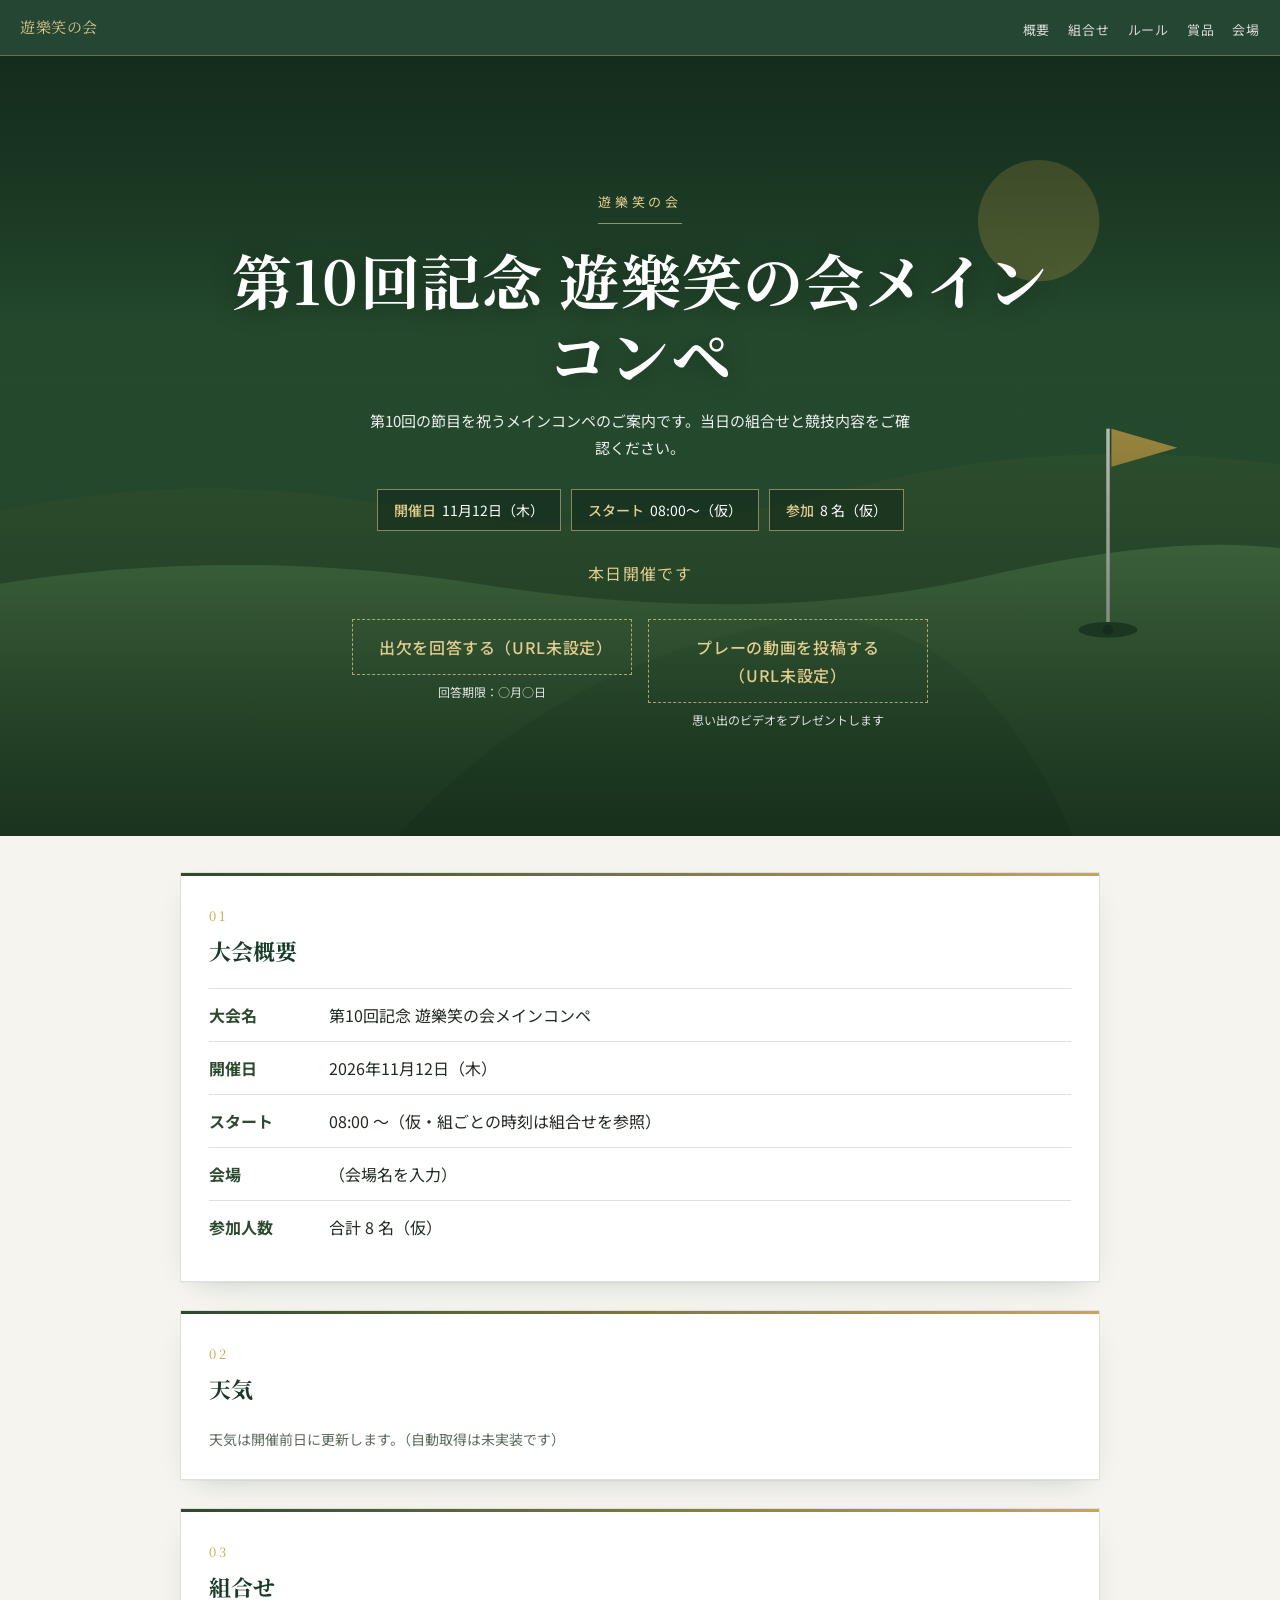
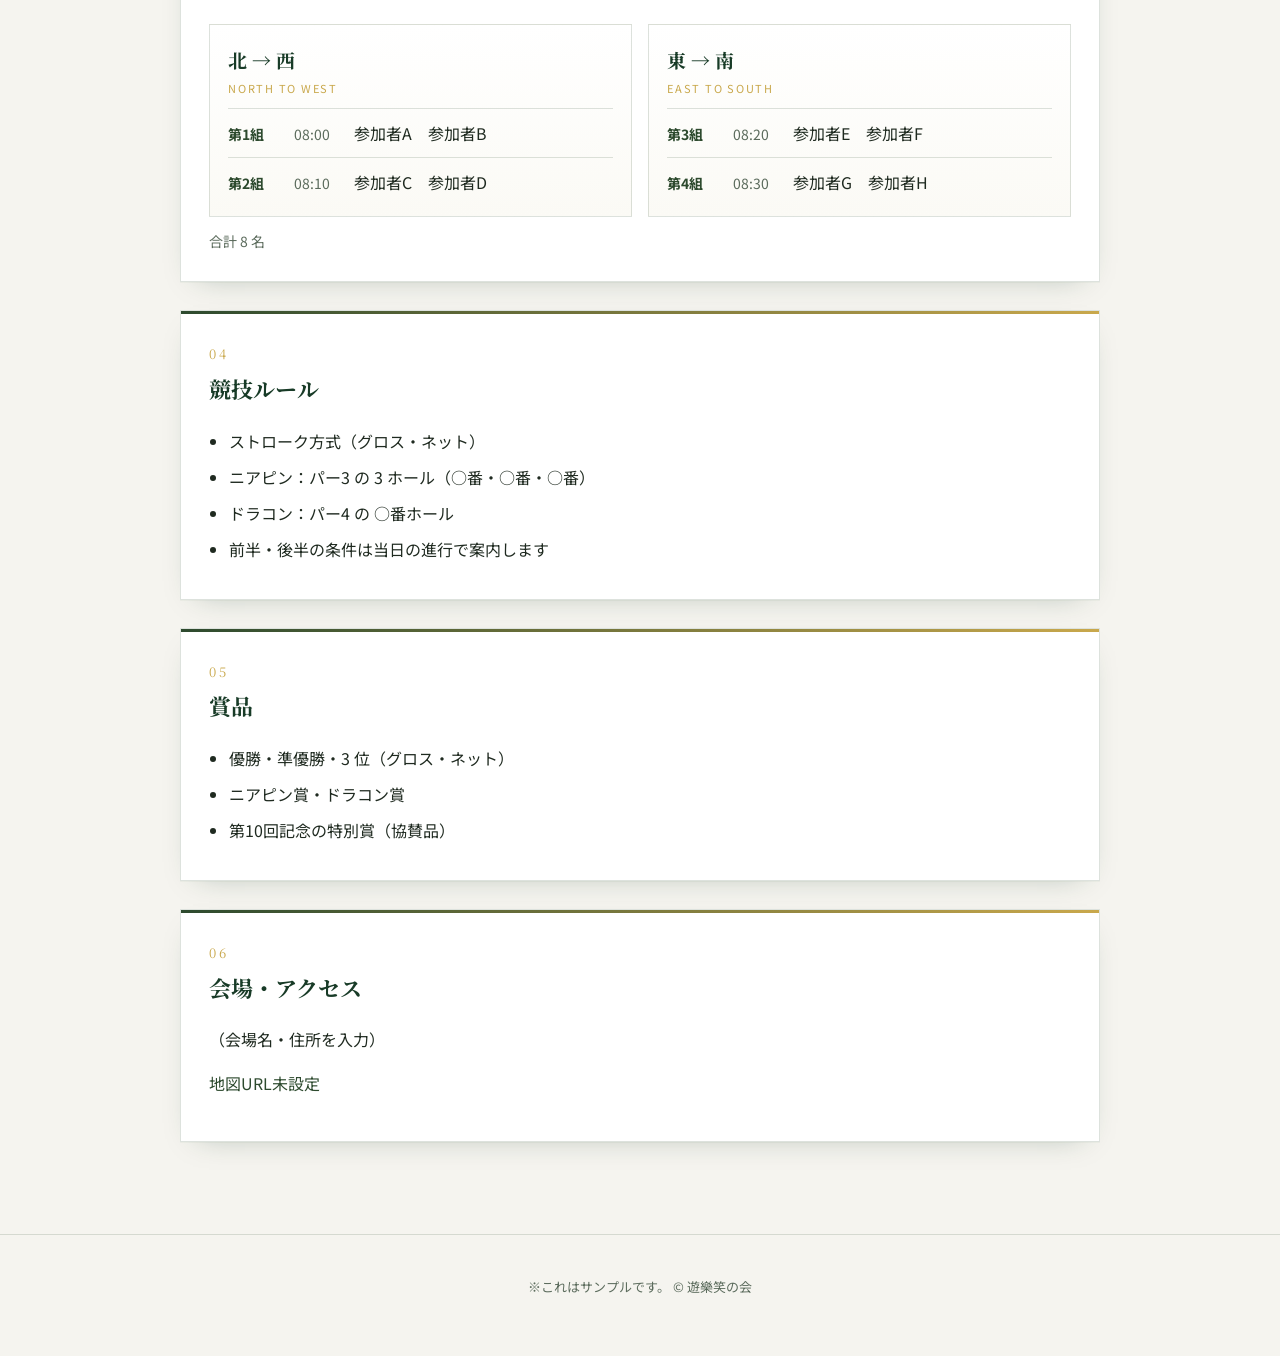
==== sample/index.html @ 084700b5 "Add sample page for 第10回記念 遊樂笑の会メインコンペ (placeholder details) Co-Authored-By: Claude Haiku 5.5 <norep" ====
<!doctype html>
<html lang="ja">
<head>
  <meta charset="UTF-8" />
  <meta name="viewport" content="width=device-width, initial-scale=1.0" />
  <title>第10回記念 遊樂笑の会メインコンペ（サンプル）</title>
  <meta name="description" content="ゴルフコンペの案内。開催日、組合せ、競技ルール、賞品、会場をご確認いただけます。" />
  <meta name="theme-color" content="#183b27" />
  <link rel="preconnect" href="https://fonts.googleapis.com" />
  <link rel="preconnect" href="https://fonts.gstatic.com" crossorigin />
  <link href="https://fonts.googleapis.com/css2?family=Noto+Sans+JP:wght@400;500;700&family=Noto+Serif+JP:wght@500;700&display=swap" rel="stylesheet" />
  <link rel="stylesheet" href="styles.css" />
</head>
<body>
  <nav class="topnav" aria-label="ページ内リンク">
    <a class="brand" href="#top" id="nav-brand"></a>
    <ul class="navlinks">
      <li><a href="#overview">概要</a></li>
      <li><a href="#groups">組合せ</a></li>
      <li><a href="#rules">ルール</a></li>
      <li><a href="#prizes">賞品</a></li>
      <li><a href="#venue">会場</a></li>
    </ul>
  </nav>

  <header class="hero" id="top">
    <div class="hero-media" aria-hidden="true">
      <!-- 写真を入れる場合は images/hero.jpg を置くと自動で表示されます -->
      <div class="hero-photo"></div>
      <svg class="hero-scene" viewBox="0 0 1600 900" preserveAspectRatio="xMidYMax slice" focusable="false">
        <defs>
          <linearGradient id="sky" x1="0" y1="0" x2="0" y2="1">
            <stop offset="0" stop-color="#1b3a24" />
            <stop offset="0.55" stop-color="#2f5b38" />
            <stop offset="1" stop-color="#3f6e45" />
          </linearGradient>
          <linearGradient id="fair1" x1="0" y1="0" x2="0" y2="1">
            <stop offset="0" stop-color="#5a8a52" />
            <stop offset="1" stop-color="#3e6a3a" />
          </linearGradient>
          <linearGradient id="fair2" x1="0" y1="0" x2="0" y2="1">
            <stop offset="0" stop-color="#4b7a46" />
            <stop offset="1" stop-color="#2f5a2f" />
          </linearGradient>
        </defs>
        <rect width="1600" height="900" fill="url(#sky)" />
        <circle cx="1260" cy="190" r="70" fill="#c9a84c" opacity="0.35" />
        <path d="M0 540 Q 260 470 520 520 T 1040 500 T 1600 480 L1600 900 L0 900 Z" fill="#3a6236" opacity="0.8" />
        <path d="M0 620 Q 300 560 620 610 T 1200 600 T 1600 580 L1600 900 L0 900 Z" fill="url(#fair1)" />
        <path d="M520 900 Q 700 700 980 650 Q 1180 630 1300 900 Z" fill="url(#fair2)" opacity="0.9" />
        <g transform="translate(330 0)">
          <path d="M1010 660 L1010 430" stroke="#f5f4ef" stroke-width="4" />
          <path d="M1014 430 L1090 452 L1014 474 Z" fill="#c9a84c" />
          <ellipse cx="1010" cy="662" rx="34" ry="9" fill="#2a4d2c" />
          <circle cx="1010" cy="662" r="6" fill="#1b3a24" />
        </g>
      </svg>
      <div class="hero-shade"></div>
    </div>

    <div class="hero-inner">
      <p class="eyebrow" id="hero-eyebrow"></p>
      <h1 id="hero-title"></h1>
      <p class="subtitle" id="hero-subtitle"></p>

      <ul class="meta-chips" id="meta-chips"></ul>

      <div class="countdown" id="countdown" aria-live="polite"></div>

      <div class="hero-actions" id="hero-actions"></div>
    </div>
  </header>

  <main>
    <section class="section" id="overview">
      <p class="section-no">01</p>
      <h2>大会概要</h2>
      <dl class="info-grid" id="overview-list"></dl>
    </section>

    <section class="section" id="weather">
      <p class="section-no">02</p>
      <h2>天気</h2>
      <p class="note" id="weather-text"></p>
    </section>

    <section class="section" id="groups">
      <p class="section-no">03</p>
      <h2>組合せ</h2>
      <div class="course-grid" id="course-grid"></div>
    </section>

    <section class="section" id="rules">
      <p class="section-no">04</p>
      <h2>競技ルール</h2>
      <ul class="list" id="rules-list"></ul>
    </section>

    <section class="section" id="prizes">
      <p class="section-no">05</p>
      <h2>賞品</h2>
      <ul class="list" id="prizes-list"></ul>
    </section>

    <section class="section" id="venue">
      <p class="section-no">06</p>
      <h2>会場・アクセス</h2>
      <p id="venue-text"></p>
      <p><a id="venue-map" target="_blank" rel="noopener noreferrer"></a></p>
    </section>
  </main>

  <footer class="footer">
    <p id="footer-text"></p>
  </footer>

  <script src="data.js"></script>
  <script src="app.js"></script>
</body>
</html>
---- sample/styles.css ----
:root {
  --forest: #2D4A2E;
  --forest-deep: #183b27;
  --gold: #C9A84C;
  --gold-soft: #e3cd8f;
  --offwhite: #F5F4EF;
  --ink: #1f2a20;
  --muted: #5b6b5c;
  --line: rgba(45, 74, 46, 0.16);
  --serif: "Noto Serif JP", serif;
  --sans: "Noto Sans JP", system-ui, sans-serif;
}

* { box-sizing: border-box; }
html { scroll-behavior: smooth; scroll-padding-top: 64px; }

body {
  margin: 0;
  background: var(--offwhite);
  color: var(--ink);
  font-family: var(--sans);
  line-height: 1.75;
  -webkit-font-smoothing: antialiased;
}
a { color: var(--forest); }

/* ---------- 上部ナビ ---------- */
.topnav {
  position: sticky;
  top: 0;
  z-index: 10;
  display: flex;
  align-items: center;
  justify-content: space-between;
  gap: 12px;
  padding: 0 20px;
  height: 56px;
  background: rgba(24, 59, 39, 0.94);
  backdrop-filter: blur(6px);
  border-bottom: 1px solid rgba(201, 168, 76, 0.45);
}
.brand {
  color: var(--gold-soft);
  text-decoration: none;
  font-family: var(--serif);
  font-size: 15px;
  letter-spacing: 0.04em;
  white-space: nowrap;
  overflow: hidden;
  text-overflow: ellipsis;
  min-width: 0;
}
.navlinks { display: flex; gap: 18px; list-style: none; margin: 0; padding: 0; }
.navlinks a {
  color: var(--offwhite);
  text-decoration: none;
  font-size: 13px;
  letter-spacing: 0.06em;
  opacity: 0.85;
}
.navlinks a:hover { color: var(--gold-soft); opacity: 1; }

/* ---------- ヒーロー ---------- */
.hero {
  position: relative;
  overflow: hidden;
  min-height: min(92vh, 780px);
  display: flex;
  align-items: center;
  justify-content: center;
  color: #fff;
  text-align: center;
  background: var(--forest-deep);
  isolation: isolate;
}
.hero-media { position: absolute; inset: 0; z-index: -1; }
.hero-photo {
  position: absolute;
  inset: 0;
  background: url("images/hero.jpg") center / cover no-repeat;
}
.hero-scene {
  position: absolute;
  inset: 0;
  width: 100%;
  height: 100%;
}
.hero-shade {
  position: absolute;
  inset: 0;
  background:
    linear-gradient(180deg, rgba(14, 33, 22, 0.55) 0%, rgba(14, 33, 22, 0.15) 35%, rgba(14, 33, 22, 0.75) 100%);
}

.hero-inner {
  position: relative;
  width: 100%;
  max-width: 880px;
  padding: 96px 24px 72px;
  animation: rise 0.9s ease-out both;
}
@keyframes rise {
  from { opacity: 0; transform: translateY(14px); }
  to { opacity: 1; transform: none; }
}

.eyebrow {
  display: inline-block;
  color: var(--gold-soft);
  letter-spacing: 0.28em;
  font-size: 13px;
  margin: 0 0 18px;
  padding-bottom: 10px;
  border-bottom: 1px solid rgba(227, 205, 143, 0.6);
}
.hero h1 {
  font-family: var(--serif);
  font-weight: 700;
  font-size: clamp(32px, 7vw, 60px);
  line-height: 1.25;
  letter-spacing: 0.02em;
  margin: 0 0 16px;
  text-shadow: 0 2px 24px rgba(0, 0, 0, 0.35);
}
.subtitle {
  margin: 0 auto 28px;
  max-width: 540px;
  font-size: 15px;
  opacity: 0.92;
}

.meta-chips {
  display: flex;
  flex-wrap: wrap;
  justify-content: center;
  gap: 10px;
  list-style: none;
  margin: 0 0 28px;
  padding: 0;
}
.meta-chips li {
  padding: 8px 16px;
  font-size: 14px;
  background: rgba(14, 33, 22, 0.45);
  border: 1px solid rgba(227, 205, 143, 0.55);
  backdrop-filter: blur(2px);
}
.meta-chips strong { color: var(--gold-soft); font-weight: 500; margin-right: 6px; }

/* カウントダウン */
.countdown {
  display: inline-flex;
  align-items: stretch;
  gap: 8px;
  font-variant-numeric: tabular-nums;
}
.cd-unit {
  min-width: 74px;
  padding: 10px 12px 8px;
  background: rgba(245, 244, 239, 0.08);
  border: 1px solid rgba(227, 205, 143, 0.5);
}
.cd-num {
  display: block;
  font-family: var(--serif);
  font-size: 30px;
  line-height: 1.1;
  color: var(--gold-soft);
}
.cd-label { display: block; font-size: 12px; opacity: 0.85; letter-spacing: 0.1em; }
.countdown-text { color: var(--gold-soft); letter-spacing: 0.08em; }

.hero-actions {
  display: flex;
  flex-wrap: wrap;
  justify-content: center;
  gap: 16px;
  margin-top: 32px;
}
.action { display: flex; flex-direction: column; align-items: center; gap: 6px; max-width: 280px; }
.action small { opacity: 0.85; font-size: 12px; }
.btn {
  display: inline-block;
  background: var(--gold);
  color: var(--forest-deep);
  padding: 13px 26px;
  text-decoration: none;
  font-weight: 700;
  letter-spacing: 0.04em;
  transition: background 0.2s, transform 0.2s;
}
.btn:hover { background: var(--gold-soft); transform: translateY(-1px); }
.btn-disabled {
  background: transparent;
  color: var(--gold-soft);
  border: 1px dashed rgba(227, 205, 143, 0.7);
  cursor: not-allowed;
  font-weight: 500;
}

/* ---------- 本文 ---------- */
main { max-width: 960px; margin: 0 auto; padding: 8px 20px 48px; }

.section {
  position: relative;
  background: #fff;
  border: 1px solid var(--line);
  padding: 32px 28px 28px;
  margin: 28px 0;
  box-shadow: 0 1px 0 rgba(45, 74, 46, 0.04), 0 10px 30px -18px rgba(24, 59, 39, 0.35);
}
.section::before {
  content: "";
  position: absolute;
  left: 0;
  top: 0;
  width: 100%;
  height: 3px;
  background: linear-gradient(90deg, var(--forest), var(--gold));
}
.section-no {
  margin: 0 0 4px;
  font-family: var(--serif);
  font-size: 13px;
  letter-spacing: 0.2em;
  color: var(--gold);
}
.section h2 {
  font-family: var(--serif);
  color: var(--forest-deep);
  margin: 0 0 18px;
  font-size: 22px;
  font-weight: 700;
}
.note { color: var(--muted); font-size: 14px; margin: 12px 0 0; }

.info-grid { display: grid; grid-template-columns: 120px 1fr; gap: 0; margin: 0; }
.info-grid dt,
.info-grid dd {
  margin: 0;
  padding: 12px 0;
  border-top: 1px solid var(--line);
}
.info-grid dt { color: var(--forest); font-weight: 700; }

.course-grid { display: grid; grid-template-columns: repeat(auto-fit, minmax(280px, 1fr)); gap: 16px; }
.course-card {
  border: 1px solid var(--line);
  padding: 18px 18px 10px;
  background: linear-gradient(180deg, #fff 0%, #fbfaf5 100%);
}
.course-card h3 { font-family: var(--serif); color: var(--forest-deep); margin: 0; font-size: 19px; }
.course-label { color: var(--gold); font-size: 11px; letter-spacing: 0.16em; margin: 2px 0 10px; }
.group-row {
  display: grid;
  grid-template-columns: 58px 52px 1fr;
  gap: 8px;
  padding: 10px 0;
  border-top: 1px solid var(--line);
  align-items: baseline;
}
.group-no { font-weight: 700; color: var(--forest); font-size: 14px; }
.group-time { color: var(--muted); font-variant-numeric: tabular-nums; font-size: 14px; }
.group-members { overflow-wrap: anywhere; }

.list { margin: 0; padding-left: 20px; }
.list li { margin: 8px 0; }

.footer {
  text-align: center;
  color: var(--muted);
  font-size: 13px;
  padding: 28px 20px 44px;
  border-top: 1px solid var(--line);
  margin-top: 16px;
}

/* ---------- スマートフォン ---------- */
@media (max-width: 720px) {
  .navlinks { gap: 12px; }
  .navlinks li:nth-child(n+4) { display: none; }
}
@media (max-width: 600px) {
  .topnav { padding: 0 16px; }
  .navlinks li:nth-child(n+3) { display: none; }
  .hero { min-height: 640px; }
  .hero-inner { padding: 72px 16px 56px; }
  .eyebrow { font-size: 12px; letter-spacing: 0.18em; }
  .meta-chips li { font-size: 13px; padding: 7px 12px; }
  .cd-unit { min-width: 62px; padding: 8px 8px 6px; }
  .cd-num { font-size: 24px; }
  .btn { padding: 12px 20px; }
  .info-grid { grid-template-columns: 1fr; }
  .info-grid dt { border-top: 0; padding-bottom: 0; padding-top: 14px; }
  .info-grid dd { border-top: 0; padding-top: 2px; }
  .group-row { grid-template-columns: 58px 1fr; }
  .group-members { grid-column: 1 / -1; }
  .section { padding: 26px 18px 22px; margin: 22px 0; }
  main { padding: 8px 16px 40px; }
}

@media (prefers-reduced-motion: reduce) {
  html { scroll-behavior: auto; }
  .hero-inner, .btn { animation: none; transition: none; }
}
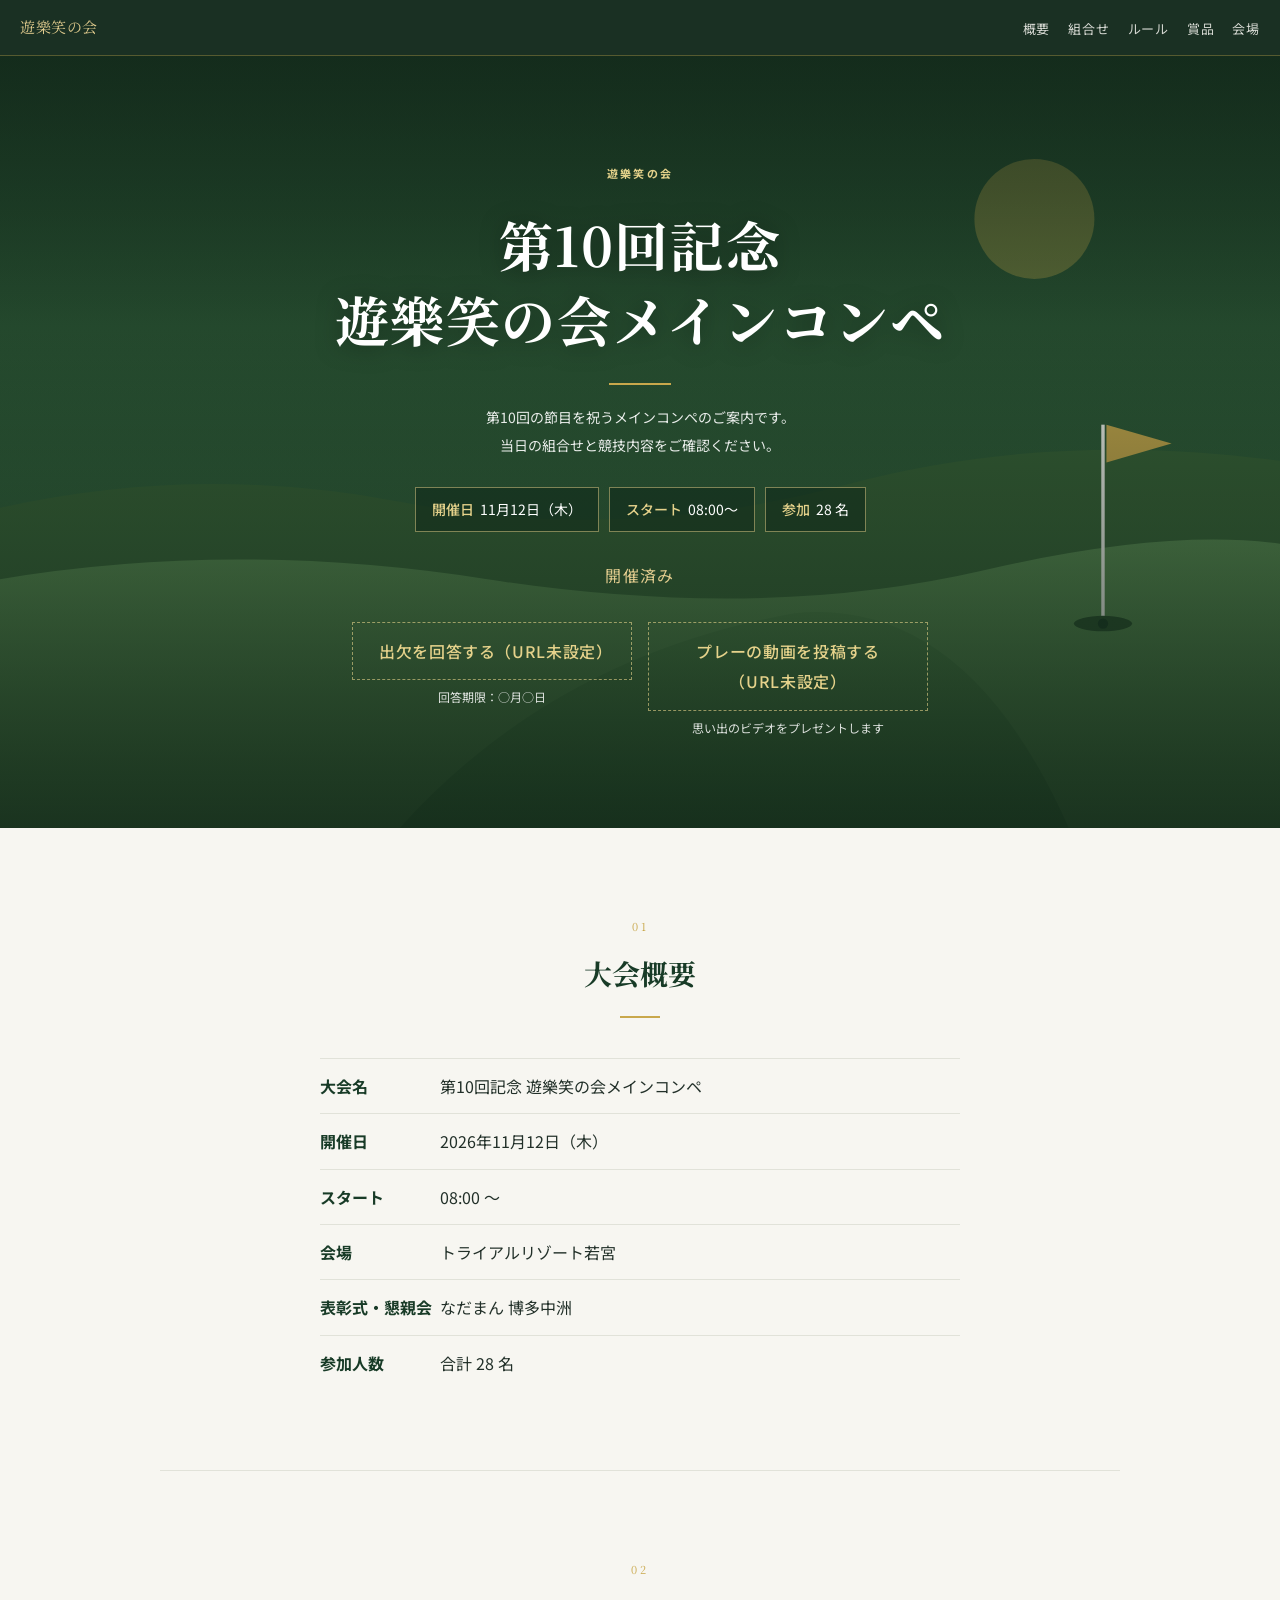
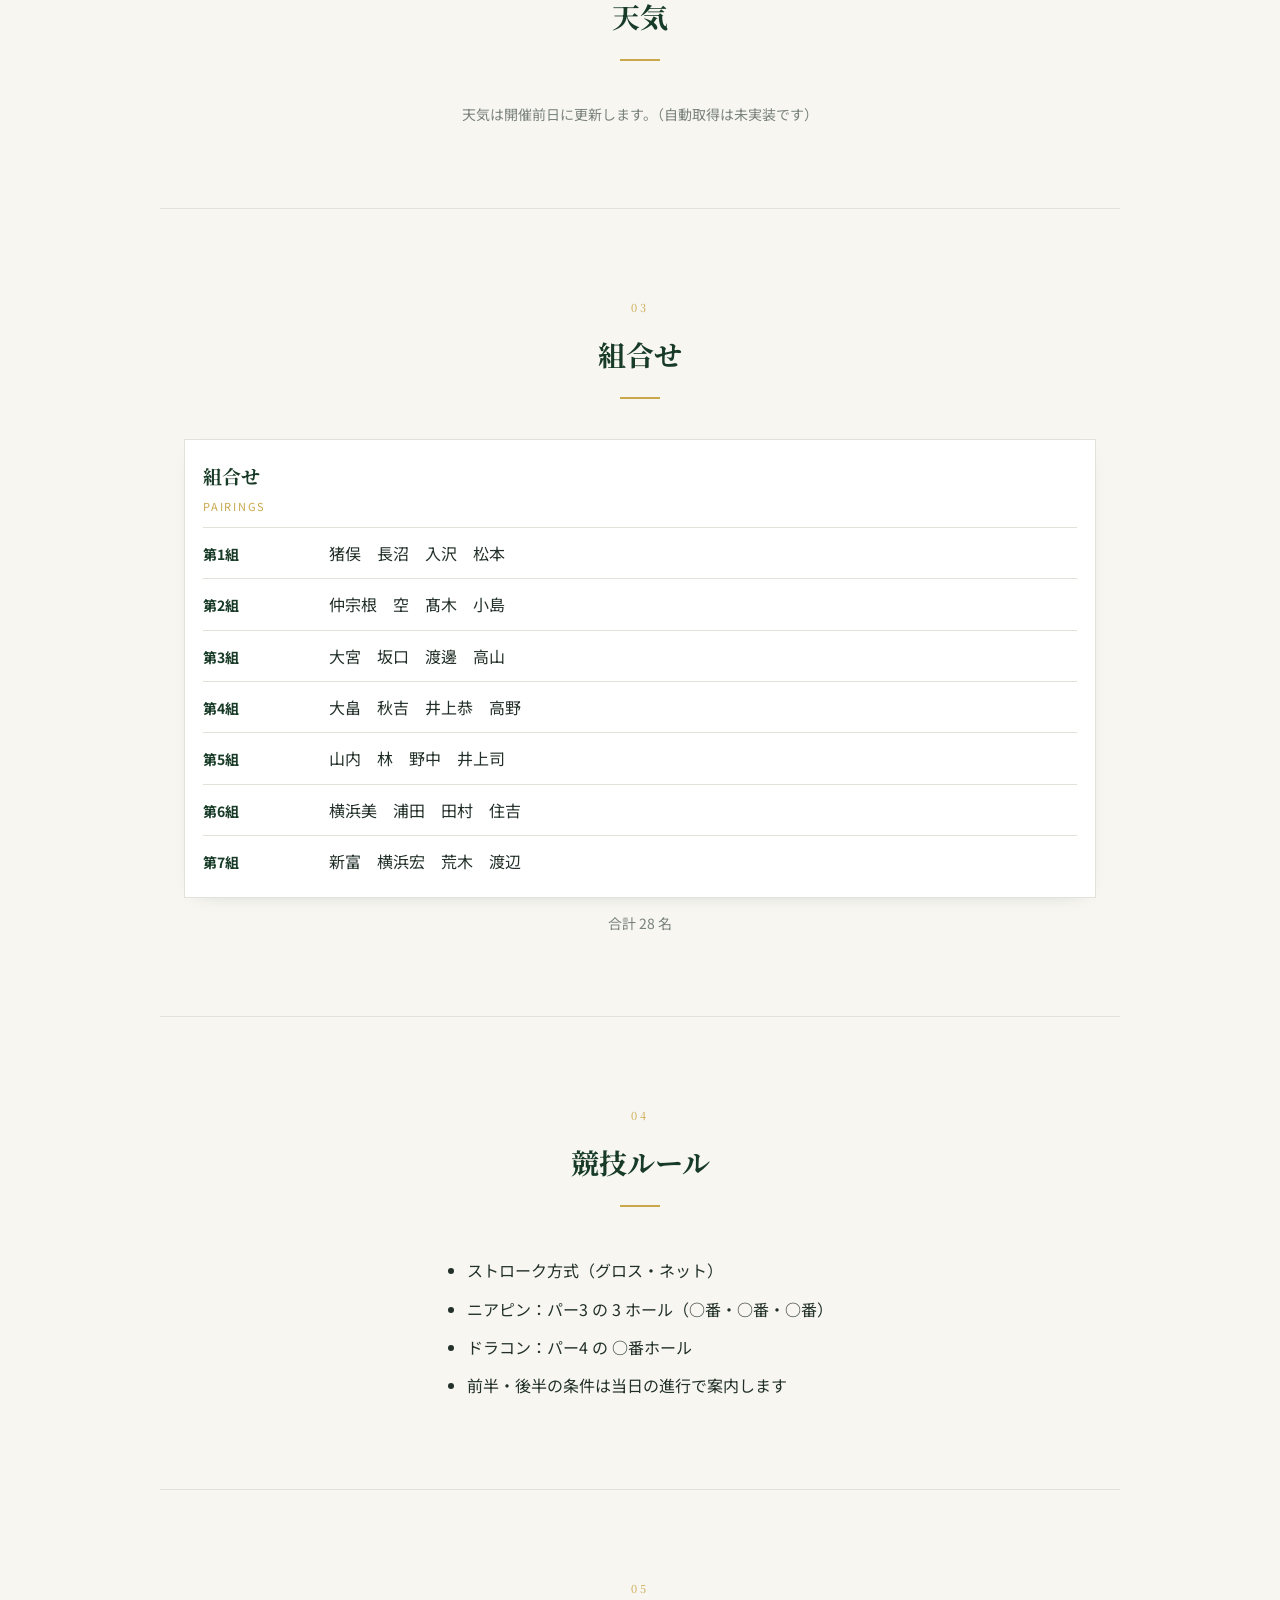
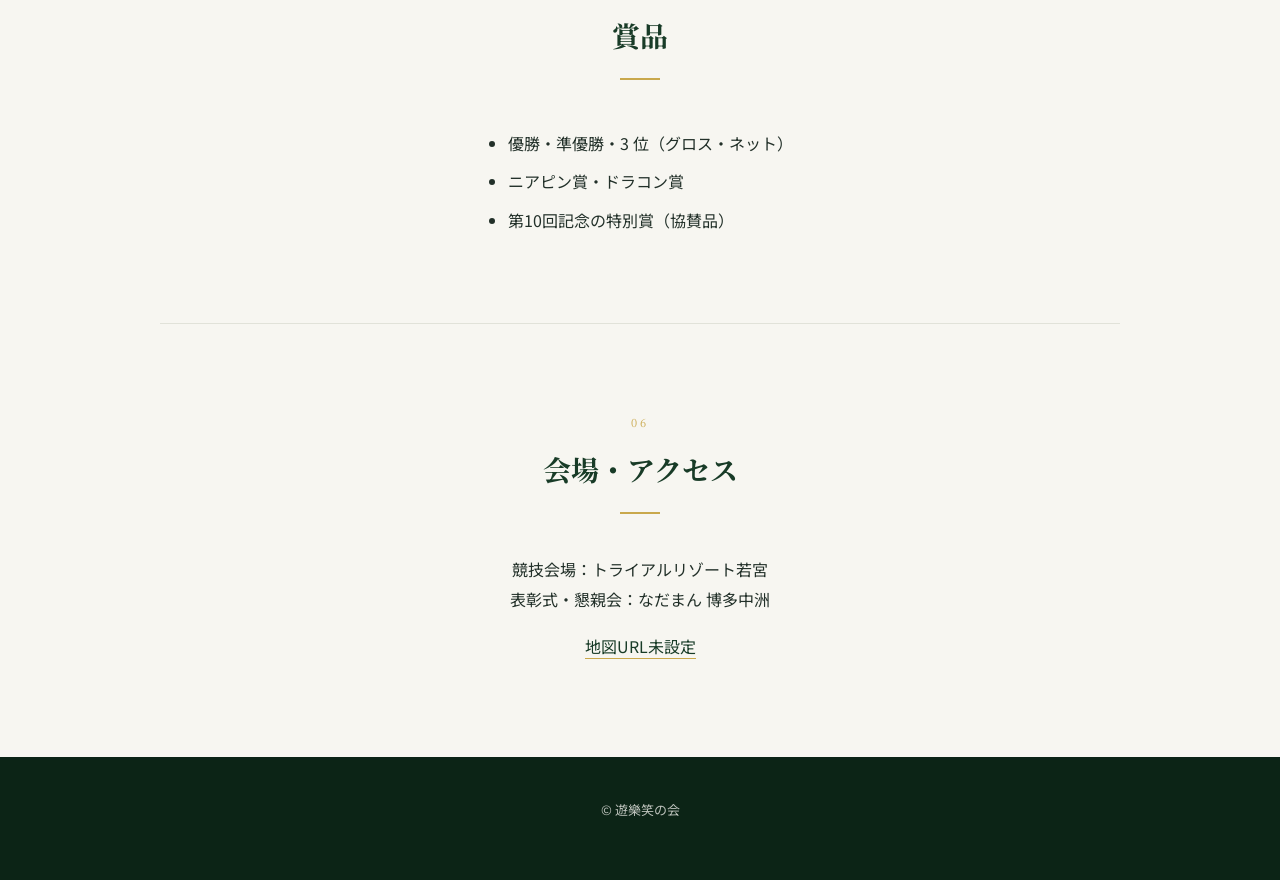
==== commit 1c163524: "Sample: apply reference palette, typography and section spacing (theme.css) Co-Authored-By: Claude H" ====
--- a/sample/index.html
+++ b/sample/index.html
@@ -10,6 +10,7 @@
   <link rel="preconnect" href="https://fonts.gstatic.com" crossorigin />
   <link href="https://fonts.googleapis.com/css2?family=Noto+Sans+JP:wght@400;500;700&family=Noto+Serif+JP:wght@500;700&display=swap" rel="stylesheet" />
   <link rel="stylesheet" href="styles.css" />
+  <link rel="stylesheet" href="theme.css" />
 </head>
 <body>
   <nav class="topnav" aria-label="ページ内リンク">
--- a/sample/styles.css
+++ b/sample/styles.css
@@ -116,17 +116,25 @@
 .hero h1 {
   font-family: var(--serif);
   font-weight: 700;
-  font-size: clamp(32px, 7vw, 60px);
-  line-height: 1.25;
+  font-size: clamp(30px, 6.4vw, 60px);
+  line-height: 1.35;
   letter-spacing: 0.02em;
-  margin: 0 0 16px;
+  margin: 0 auto 18px;
+  max-width: 16em;
+  text-wrap: balance;
+  word-break: keep-all;
+  line-break: strict;
   text-shadow: 0 2px 24px rgba(0, 0, 0, 0.35);
 }
 .subtitle {
   margin: 0 auto 28px;
-  max-width: 540px;
+  max-width: 36em;
   font-size: 15px;
+  line-height: 1.9;
   opacity: 0.92;
+  text-wrap: balance;
+  word-break: keep-all;
+  line-break: strict;
 }
 
 .meta-chips {
@@ -303,3 +311,5 @@
   html { scroll-behavior: auto; }
   .hero-inner, .btn { animation: none; transition: none; }
 }
+
+#venue-text { white-space: pre-line; }
--- a/sample/theme.css
+++ b/sample/theme.css
@@ -0,0 +1,205 @@
+/* 参考サイトの配色・余白に合わせる上書き（サンプル版のみ） */
+:root {
+  --forest: #183b27;
+  --forest-deep: #0c2416;
+  --forest-soft: #28553a;
+  --gold: #c9a84c;
+  --gold-light: #e5d28b;
+  --ink: #223029;
+  --paper: #f7f6f1;
+  --line: #e1e2d9;
+  --muted: #79827b;
+  --offwhite: #f7f6f1;
+}
+
+body {
+  background: var(--paper);
+  color: var(--ink);
+  line-height: 1.9;
+}
+
+/* ---------- ナビ ---------- */
+.topnav {
+  background: rgba(12, 36, 22, 0.94);
+  border-bottom: 1px solid rgba(201, 168, 76, 0.35);
+}
+
+/* ---------- ヒーロー ---------- */
+.hero {
+  min-height: 760px;
+  background: radial-gradient(ellipse at 50% 30%, #1f4a30 0%, var(--forest-deep) 70%);
+  border-bottom: 0;
+}
+.hero-inner {
+  padding: 100px 24px 88px;
+}
+.eyebrow {
+  color: var(--gold-light);
+  font-size: 11px;
+  font-weight: 700;
+  letter-spacing: 0.2em;
+  margin: 0 0 22px;
+  padding: 0;
+  border: 0;
+}
+.hero h1 {
+  font-size: clamp(30px, 5.6vw, 54px);
+  font-weight: 700;
+  line-height: 1.4;
+  letter-spacing: 0.03em;
+}
+.hero h1::after {
+  content: "";
+  display: block;
+  width: 62px;
+  height: 2px;
+  margin: 26px auto 18px;
+  background: var(--gold);
+}
+.subtitle {
+  font-size: 14px;
+  line-height: 2;
+  opacity: 0.9;
+}
+.meta-chips {
+  gap: 10px;
+  font-size: 13px;
+  margin-top: 28px;
+}
+.meta-chips li {
+  background: rgba(12, 36, 22, 0.5);
+  border: 1px solid rgba(229, 210, 139, 0.5);
+}
+.meta-chips strong {
+  color: var(--gold-light);
+}
+.cd-unit {
+  background: rgba(247, 246, 241, 0.06);
+  border: 1px solid rgba(229, 210, 139, 0.45);
+}
+.cd-num {
+  color: var(--gold-light);
+}
+.cd-label {
+  font-size: 10px;
+  letter-spacing: 0.2em;
+  opacity: 0.7;
+}
+.btn {
+  background: var(--gold);
+  color: var(--forest-deep);
+}
+.btn:hover {
+  background: var(--gold-light);
+}
+.btn.btn-disabled {
+  background: transparent;
+  color: var(--gold-light);
+  border: 1px dashed rgba(229, 210, 139, 0.6);
+}
+
+/* ---------- 本文：中央揃えの見出しと広い余白 ---------- */
+main {
+  max-width: none;
+  padding: 0;
+}
+.section {
+  max-width: 960px;
+  margin: 0 auto;
+  padding: 88px 24px 80px;
+  background: transparent;
+  border: 0;
+  border-bottom: 1px solid var(--line);
+  box-shadow: none;
+  text-align: center;
+}
+.section:last-of-type {
+  border-bottom: 0;
+}
+.section::before {
+  display: none;
+}
+.section-no {
+  color: var(--gold);
+  font-size: 11px;
+  letter-spacing: 0.25em;
+  margin: 0 0 10px;
+}
+.section h2 {
+  font-size: 28px;
+  color: var(--forest);
+  margin: 0 0 40px;
+}
+.section h2::after {
+  content: "";
+  display: block;
+  width: 40px;
+  height: 2px;
+  margin: 16px auto 0;
+  background: var(--gold);
+}
+.note {
+  text-align: center;
+}
+.info-grid {
+  text-align: left;
+  max-width: 640px;
+  margin: 0 auto;
+}
+.info-grid dt,
+.info-grid dd {
+  border-top-color: var(--line);
+}
+.course-grid {
+  text-align: left;
+}
+.course-card {
+  background: #fff;
+  border: 1px solid var(--line);
+  box-shadow: 0 6px 20px -16px rgba(12, 36, 22, 0.35);
+}
+.course-card h3 {
+  color: var(--forest);
+}
+.group-row {
+  border-top-color: var(--line);
+}
+.list {
+  display: inline-block;
+  text-align: left;
+  max-width: 640px;
+}
+#venue-text {
+  color: var(--ink);
+}
+#venue-map {
+  color: var(--forest);
+  border-bottom: 1px solid var(--gold);
+  text-decoration: none;
+}
+
+.footer {
+  background: var(--forest-deep);
+  color: rgba(247, 246, 241, 0.75);
+  border-top: 0;
+  margin-top: 0;
+}
+
+/* ---------- スマートフォン ---------- */
+@media (max-width: 600px) {
+  .hero {
+    min-height: 690px;
+  }
+  .hero-inner {
+    padding: 80px 18px 64px;
+  }
+  .section {
+    padding: 64px 18px 56px;
+  }
+  .section h2 {
+    font-size: 24px;
+  }
+  .list {
+    display: block;
+  }
+}
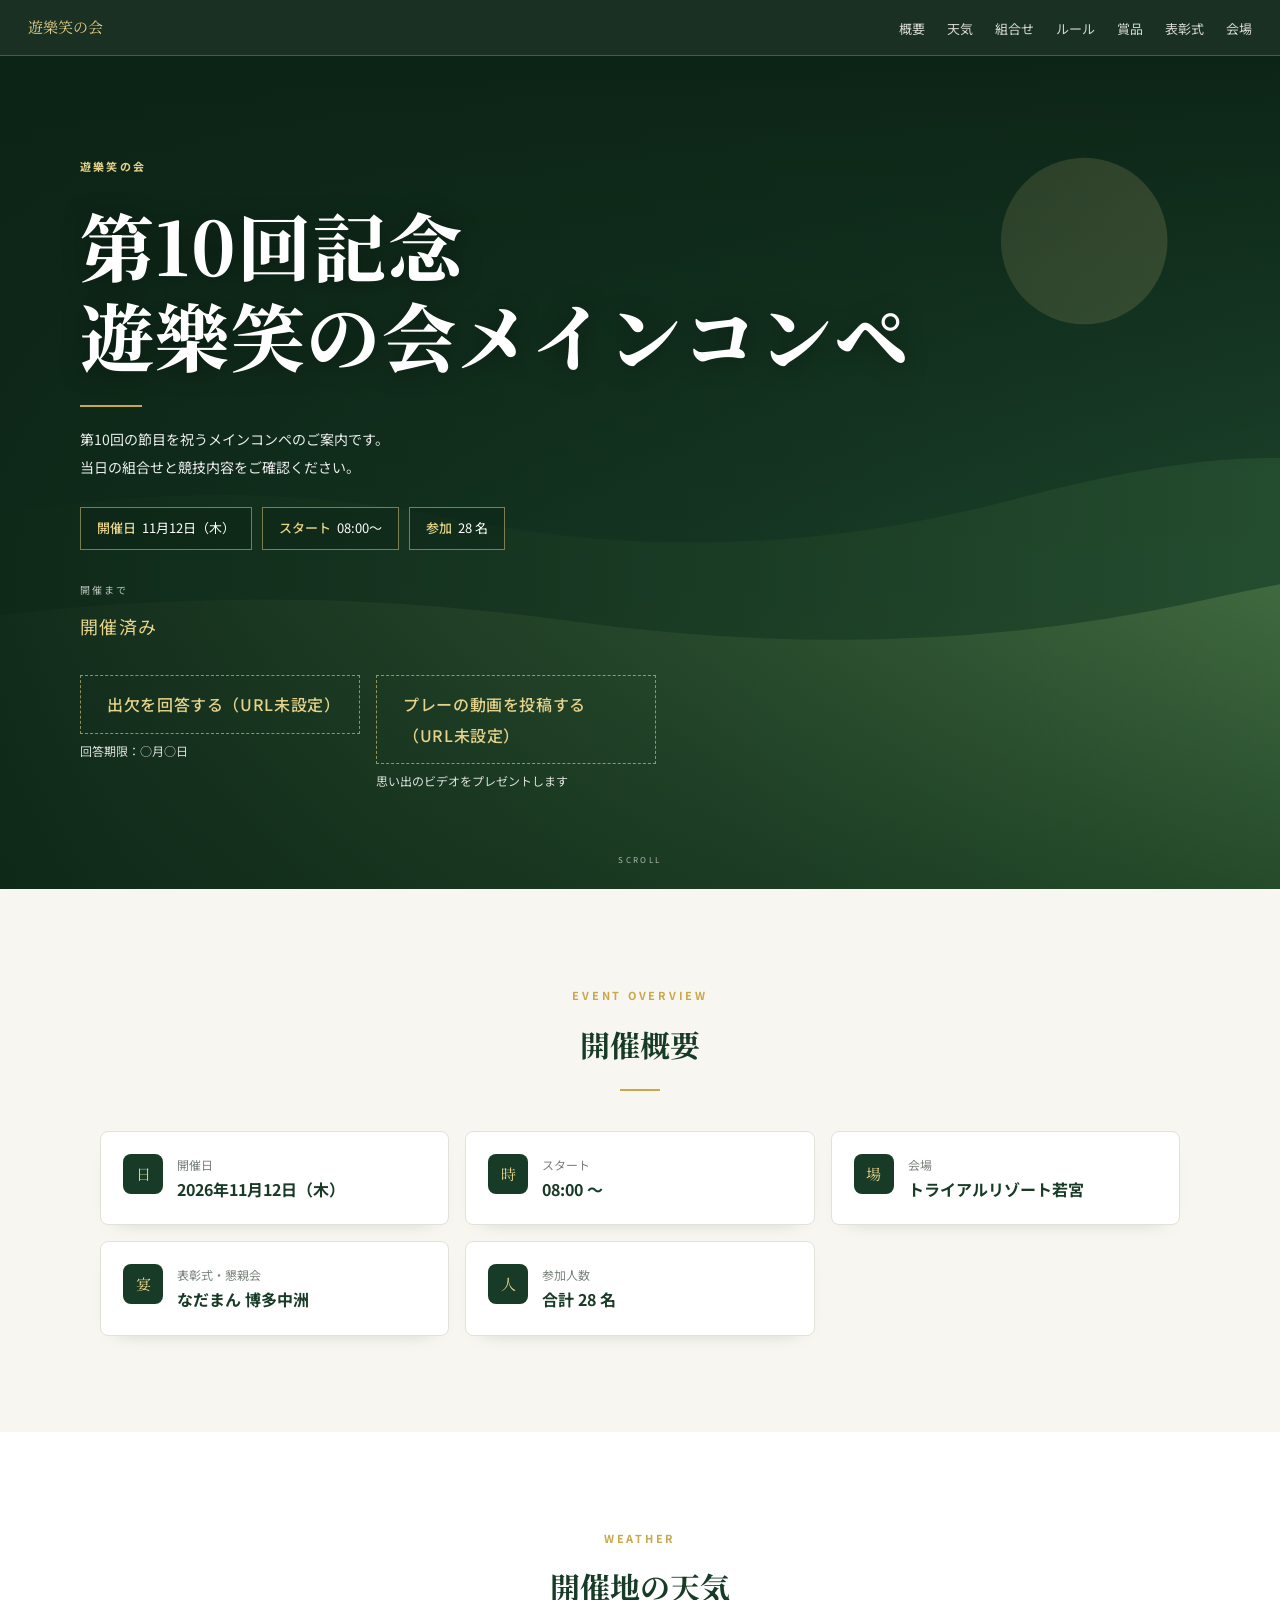
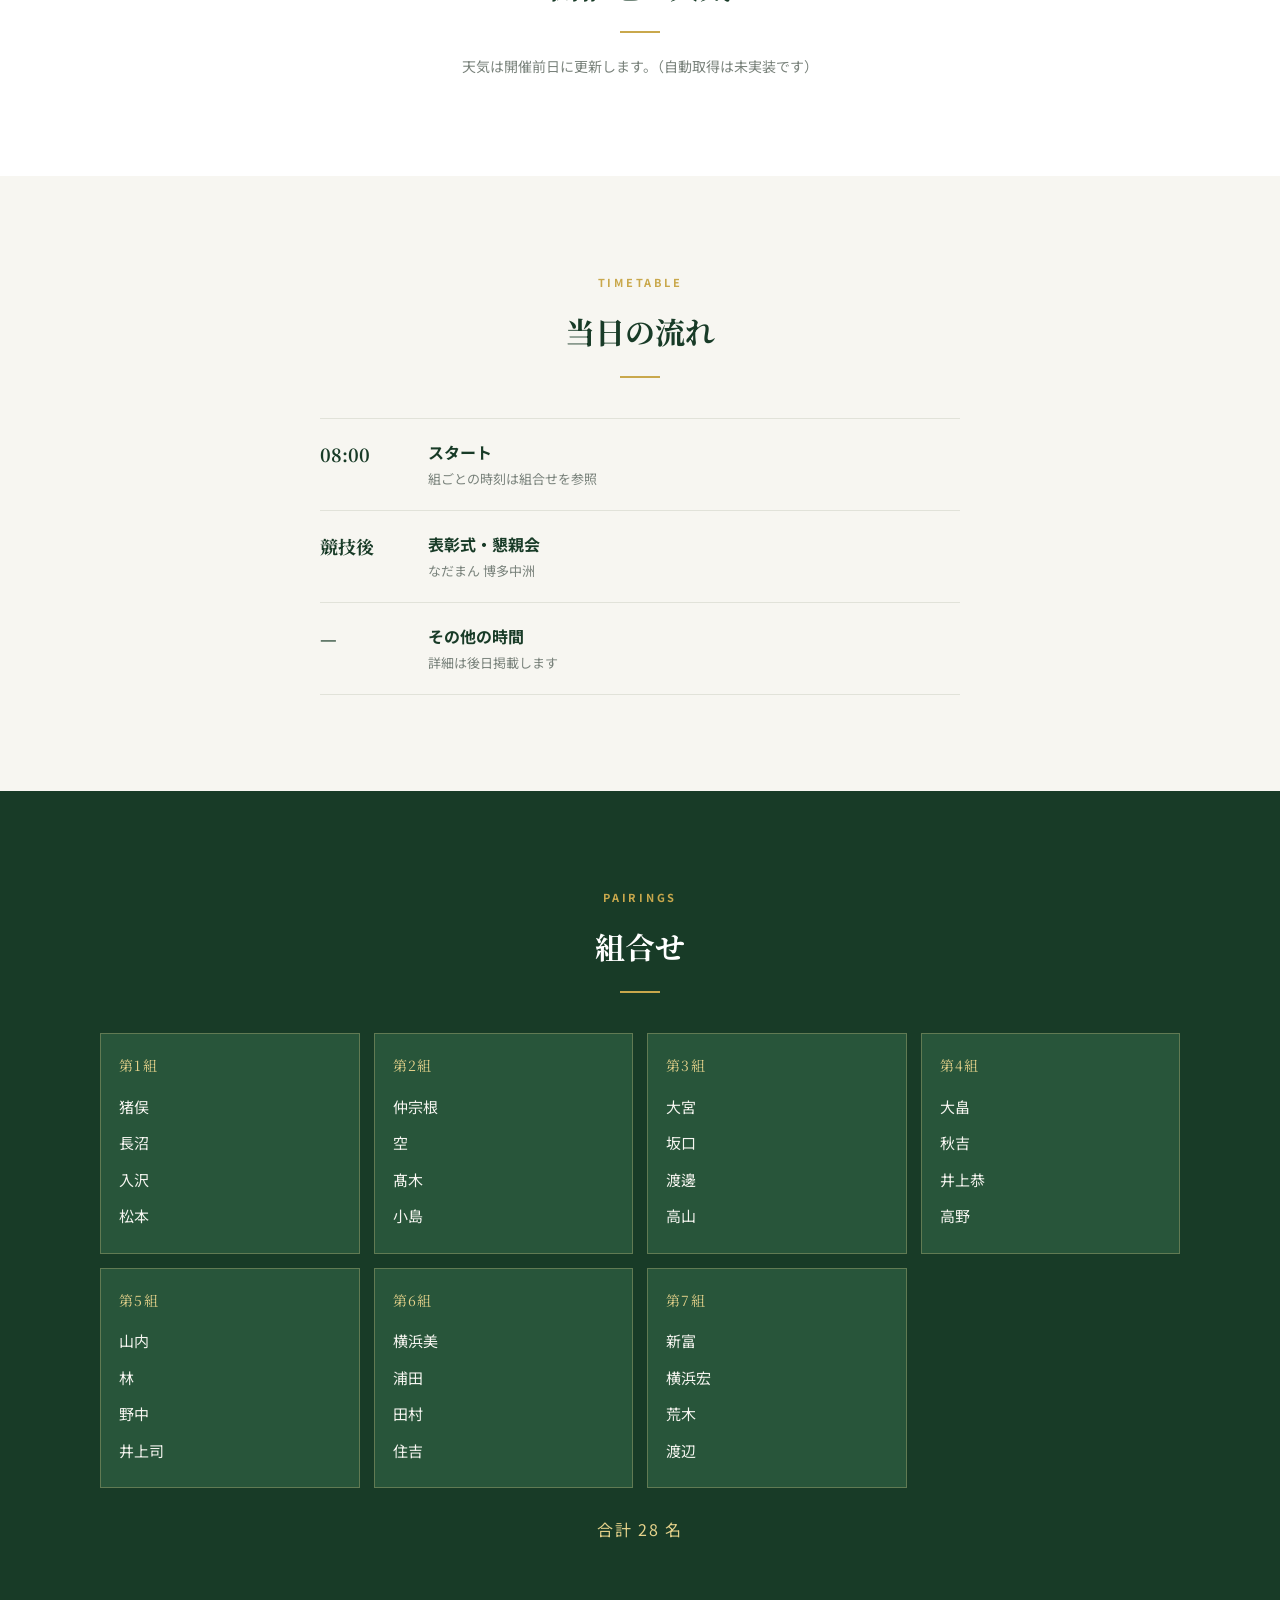
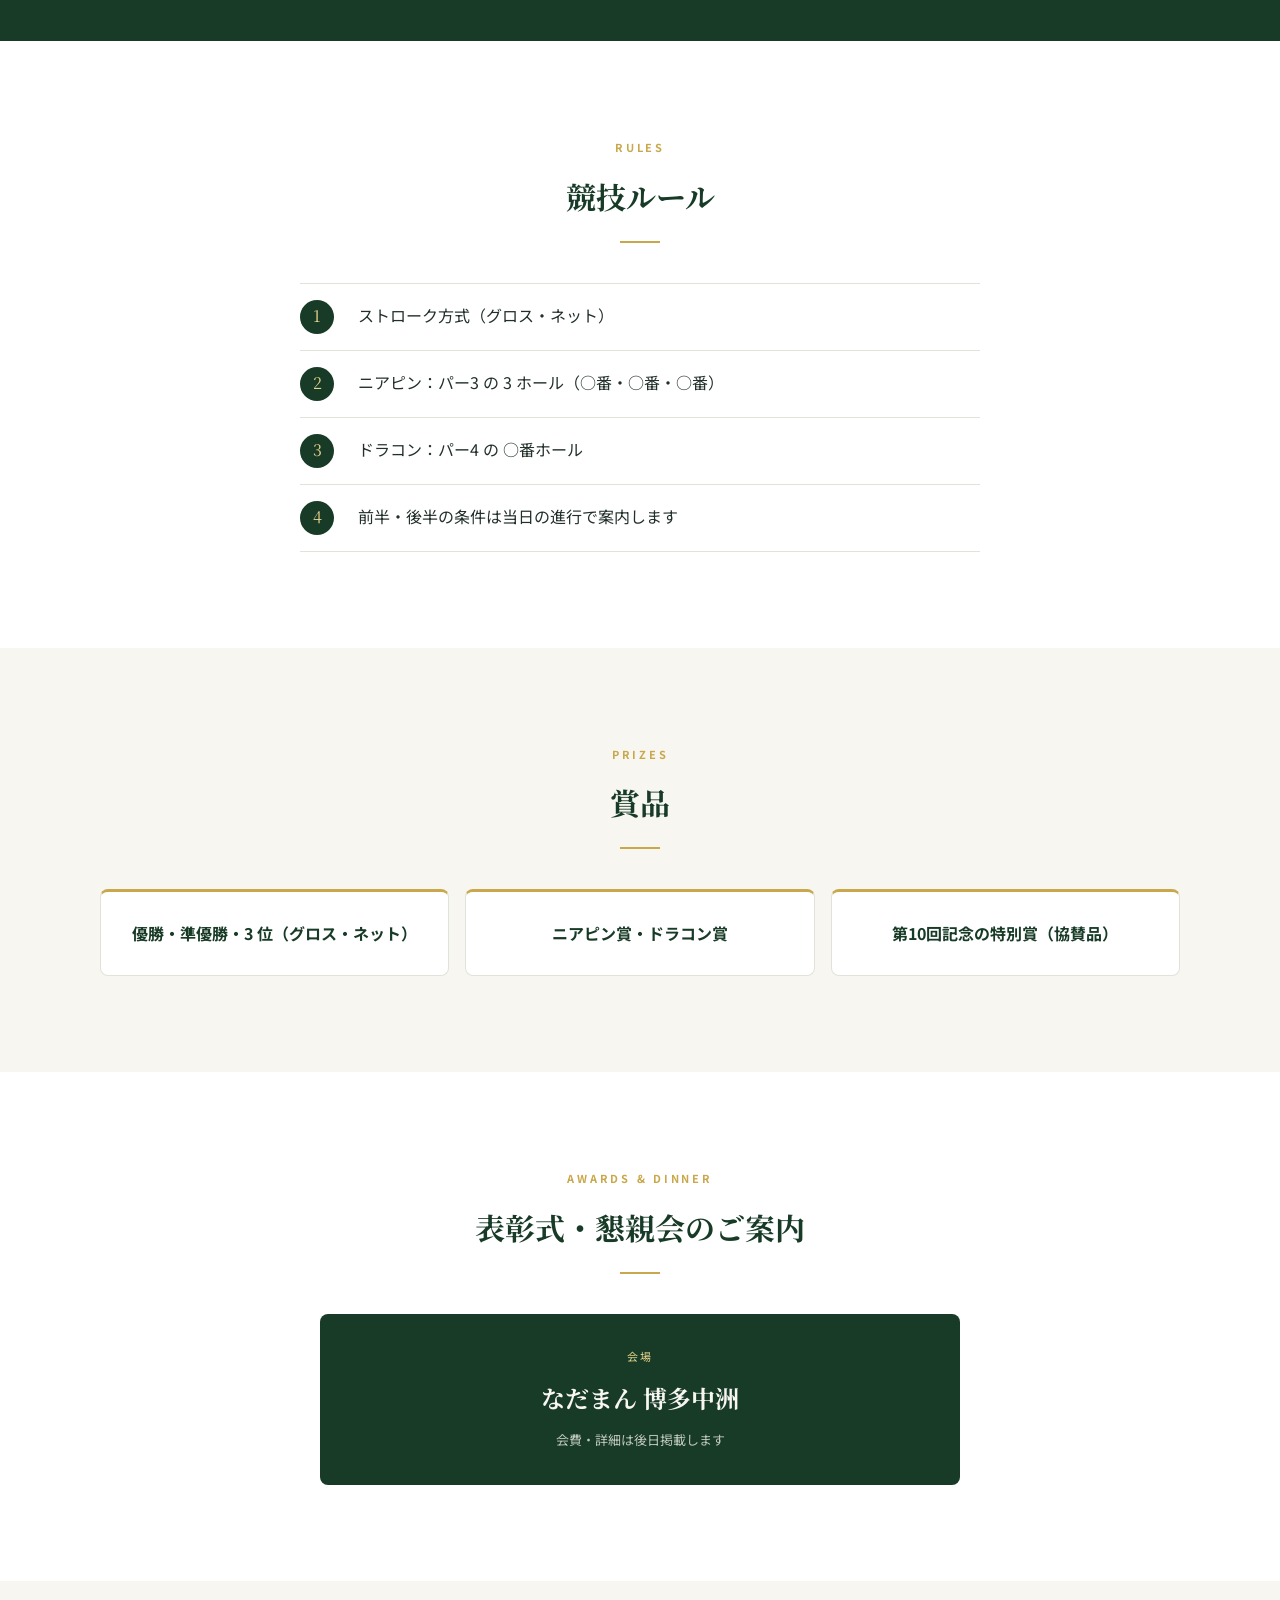
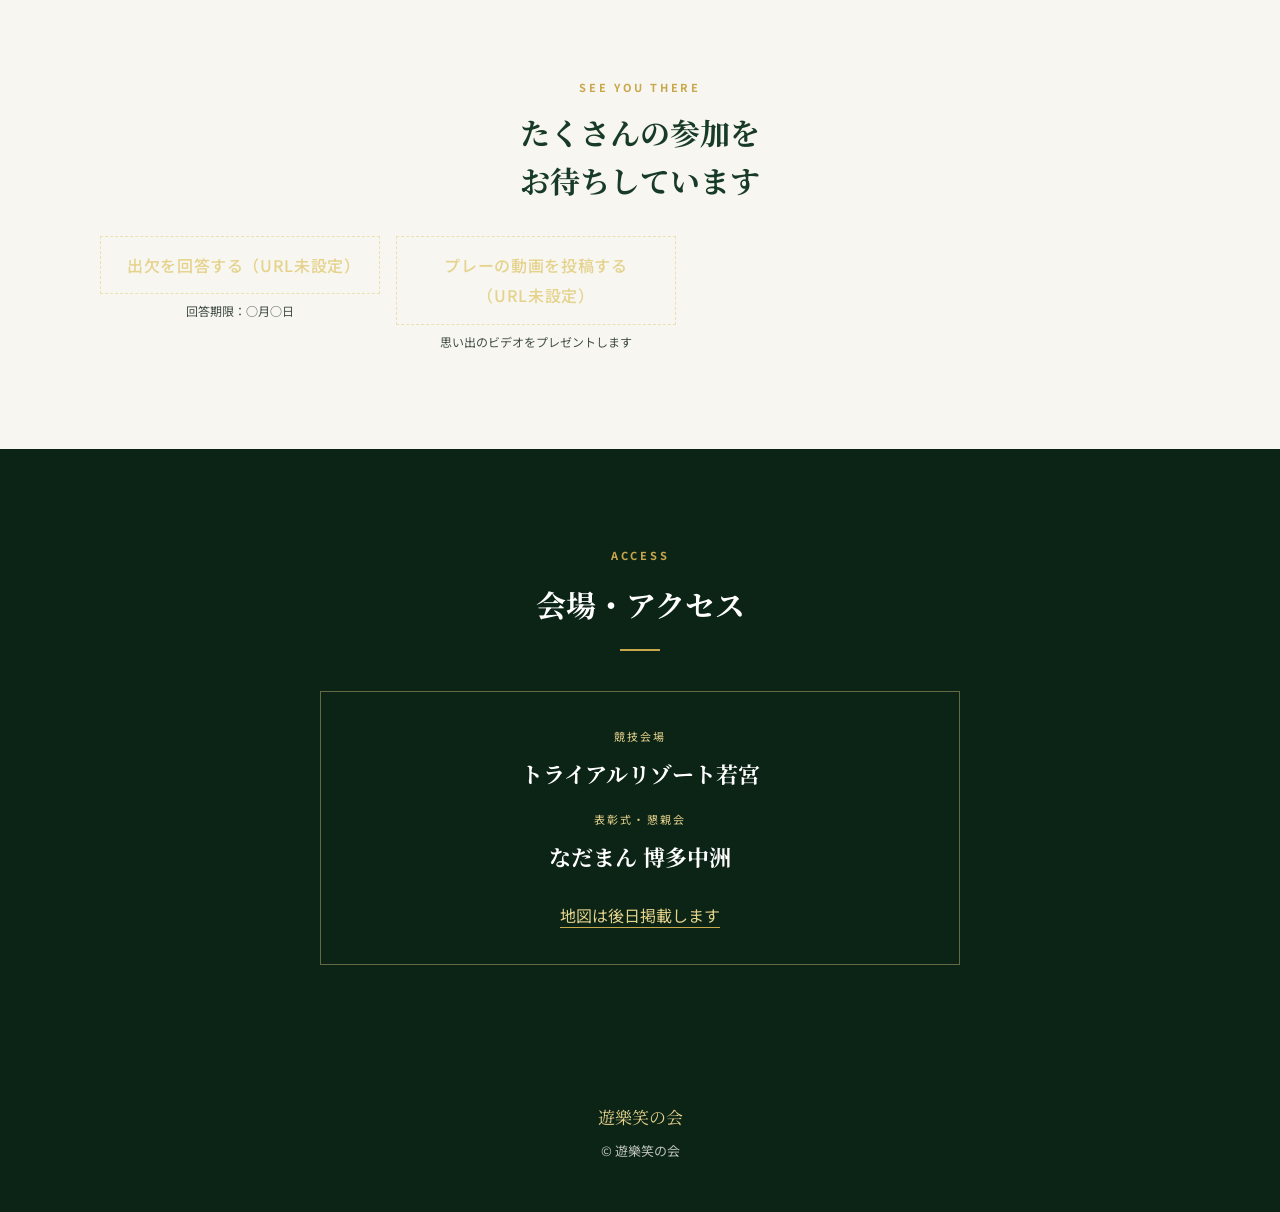
==== commit 7aa90e38: "Sample: rebuild layout to match reference structure (overview cards, timetable, pairings, rules, pri" ====
--- a/sample/index.html
+++ b/sample/index.html
@@ -4,56 +4,52 @@
   <meta charset="UTF-8" />
   <meta name="viewport" content="width=device-width, initial-scale=1.0" />
   <title>第10回記念 遊樂笑の会メインコンペ（サンプル）</title>
-  <meta name="description" content="ゴルフコンペの案内。開催日、組合せ、競技ルール、賞品、会場をご確認いただけます。" />
-  <meta name="theme-color" content="#183b27" />
+  <meta name="description" content="第10回記念 遊樂笑の会メインコンペのご案内。開催概要・組合せ・ルール・会場をご確認いただけます。" />
+  <meta name="theme-color" content="#0c2416" />
   <link rel="preconnect" href="https://fonts.googleapis.com" />
   <link rel="preconnect" href="https://fonts.gstatic.com" crossorigin />
-  <link href="https://fonts.googleapis.com/css2?family=Noto+Sans+JP:wght@400;500;700&family=Noto+Serif+JP:wght@500;700&display=swap" rel="stylesheet" />
-  <link rel="stylesheet" href="styles.css" />
-  <link rel="stylesheet" href="theme.css" />
+  <link href="https://fonts.googleapis.com/css2?family=Noto+Sans+JP:wght@400;500;600;700&family=Noto+Serif+JP:wght@500;600;700;800&display=swap" rel="stylesheet" />
+  <link rel="stylesheet" href="design.css" />
 </head>
 <body>
   <nav class="topnav" aria-label="ページ内リンク">
     <a class="brand" href="#top" id="nav-brand"></a>
     <ul class="navlinks">
       <li><a href="#overview">概要</a></li>
+      <li><a href="#weather">天気</a></li>
       <li><a href="#groups">組合せ</a></li>
       <li><a href="#rules">ルール</a></li>
       <li><a href="#prizes">賞品</a></li>
+      <li><a href="#dinner">表彰式</a></li>
       <li><a href="#venue">会場</a></li>
     </ul>
   </nav>
 
   <header class="hero" id="top">
     <div class="hero-media" aria-hidden="true">
-      <!-- 写真を入れる場合は images/hero.jpg を置くと自動で表示されます -->
+      <!-- 写真は images/hero.jpg を置くと背景に表示されます（無い間は風景のイラスト） -->
       <div class="hero-photo"></div>
-      <svg class="hero-scene" viewBox="0 0 1600 900" preserveAspectRatio="xMidYMax slice" focusable="false">
+      <svg class="hero-scene" viewBox="0 0 1600 900" preserveAspectRatio="xMidYMid slice" focusable="false">
         <defs>
           <linearGradient id="sky" x1="0" y1="0" x2="0" y2="1">
-            <stop offset="0" stop-color="#1b3a24" />
-            <stop offset="0.55" stop-color="#2f5b38" />
-            <stop offset="1" stop-color="#3f6e45" />
+            <stop offset="0" stop-color="#0c2416" />
+            <stop offset="0.6" stop-color="#1f4a30" />
+            <stop offset="1" stop-color="#2d5e3c" />
           </linearGradient>
           <linearGradient id="fair1" x1="0" y1="0" x2="0" y2="1">
-            <stop offset="0" stop-color="#5a8a52" />
-            <stop offset="1" stop-color="#3e6a3a" />
-          </linearGradient>
-          <linearGradient id="fair2" x1="0" y1="0" x2="0" y2="1">
-            <stop offset="0" stop-color="#4b7a46" />
-            <stop offset="1" stop-color="#2f5a2f" />
+            <stop offset="0" stop-color="#4f7d4b" />
+            <stop offset="1" stop-color="#2b5530" />
           </linearGradient>
         </defs>
         <rect width="1600" height="900" fill="url(#sky)" />
-        <circle cx="1260" cy="190" r="70" fill="#c9a84c" opacity="0.35" />
-        <path d="M0 540 Q 260 470 520 520 T 1040 500 T 1600 480 L1600 900 L0 900 Z" fill="#3a6236" opacity="0.8" />
-        <path d="M0 620 Q 300 560 620 610 T 1200 600 T 1600 580 L1600 900 L0 900 Z" fill="url(#fair1)" />
-        <path d="M520 900 Q 700 700 980 650 Q 1180 630 1300 900 Z" fill="url(#fair2)" opacity="0.9" />
-        <g transform="translate(330 0)">
-          <path d="M1010 660 L1010 430" stroke="#f5f4ef" stroke-width="4" />
+        <circle cx="1280" cy="200" r="90" fill="#e5d28b" opacity="0.22" />
+        <path d="M0 520 Q 300 440 600 500 T 1200 480 T 1600 460 L1600 900 L0 900 Z" fill="#2e5b36" opacity="0.8" />
+        <path d="M0 620 Q 360 560 720 610 T 1400 590 T 1600 580 L1600 900 L0 900 Z" fill="url(#fair1)" />
+        <g transform="translate(560 0)">
+          <path d="M1010 660 L1010 430" stroke="#f7f6f1" stroke-width="4" />
           <path d="M1014 430 L1090 452 L1014 474 Z" fill="#c9a84c" />
-          <ellipse cx="1010" cy="662" rx="34" ry="9" fill="#2a4d2c" />
-          <circle cx="1010" cy="662" r="6" fill="#1b3a24" />
+          <ellipse cx="1010" cy="662" rx="34" ry="9" fill="#1f4a30" />
+          <circle cx="1010" cy="662" r="6" fill="#0c2416" />
         </g>
       </svg>
       <div class="hero-shade"></div>
@@ -66,56 +62,107 @@
 
       <ul class="meta-chips" id="meta-chips"></ul>
 
+      <p class="count-label">開催まで</p>
       <div class="countdown" id="countdown" aria-live="polite"></div>
 
       <div class="hero-actions" id="hero-actions"></div>
     </div>
+    <p class="scroll-cue" aria-hidden="true">SCROLL</p>
   </header>
 
   <main>
-    <section class="section" id="overview">
-      <p class="section-no">01</p>
-      <h2>大会概要</h2>
-      <dl class="info-grid" id="overview-list"></dl>
+    <section class="block block-light" id="overview">
+      <div class="wrap">
+        <p class="kicker">EVENT OVERVIEW</p>
+        <h2>開催概要</h2>
+        <div class="card-grid" id="overview-cards"></div>
+      </div>
     </section>
 
-    <section class="section" id="weather">
-      <p class="section-no">02</p>
-      <h2>天気</h2>
-      <p class="note" id="weather-text"></p>
+    <section class="block block-white" id="weather">
+      <div class="wrap">
+        <p class="kicker">WEATHER</p>
+        <h2>開催地の天気</h2>
+        <p class="lead" id="weather-text"></p>
+      </div>
     </section>
 
-    <section class="section" id="groups">
-      <p class="section-no">03</p>
-      <h2>組合せ</h2>
-      <div class="course-grid" id="course-grid"></div>
+    <section class="block block-light" id="flow">
+      <div class="wrap">
+        <p class="kicker">TIMETABLE</p>
+        <h2>当日の流れ</h2>
+        <ol class="timeline" id="timeline"></ol>
+      </div>
     </section>
 
-    <section class="section" id="rules">
-      <p class="section-no">04</p>
-      <h2>競技ルール</h2>
-      <ul class="list" id="rules-list"></ul>
+    <section class="block block-dark" id="groups">
+      <div class="wrap">
+        <p class="kicker">PAIRINGS</p>
+        <h2>組合せ</h2>
+        <div class="group-grid" id="group-grid"></div>
+        <p class="total" id="group-total"></p>
+      </div>
     </section>
 
-    <section class="section" id="prizes">
-      <p class="section-no">05</p>
-      <h2>賞品</h2>
-      <ul class="list" id="prizes-list"></ul>
+    <section class="block block-white" id="rules">
+      <div class="wrap">
+        <p class="kicker">RULES</p>
+        <h2>競技ルール</h2>
+        <ol class="numbered" id="rules-list"></ol>
+      </div>
     </section>
 
-    <section class="section" id="venue">
-      <p class="section-no">06</p>
-      <h2>会場・アクセス</h2>
-      <p id="venue-text"></p>
-      <p><a id="venue-map" target="_blank" rel="noopener noreferrer"></a></p>
+    <section class="block block-light" id="prizes">
+      <div class="wrap">
+        <p class="kicker">PRIZES</p>
+        <h2>賞品</h2>
+        <ul class="prize-grid" id="prizes-list"></ul>
+      </div>
+    </section>
+
+    <section class="block block-white" id="dinner">
+      <div class="wrap">
+        <p class="kicker">AWARDS &amp; DINNER</p>
+        <h2>表彰式・懇親会のご案内</h2>
+        <div class="dinner-card">
+          <div class="dinner-main">
+            <p class="dinner-label">会場</p>
+            <p class="dinner-name" id="dinner-name"></p>
+            <p class="dinner-note">会費・詳細は後日掲載します</p>
+          </div>
+        </div>
+      </div>
+    </section>
+
+    <section class="block block-cta" id="cta">
+      <div class="wrap center">
+        <p class="kicker">SEE YOU THERE</p>
+        <h2>たくさんの参加を<br />お待ちしています</h2>
+        <div class="hero-actions" id="cta-actions"></div>
+      </div>
+    </section>
+
+    <section class="block block-photo" id="venue">
+      <div class="wrap">
+        <p class="kicker">ACCESS</p>
+        <h2>会場・アクセス</h2>
+        <div class="venue-card">
+          <p class="venue-label">競技会場</p>
+          <p class="venue-name" id="venue-name"></p>
+          <p class="venue-label">表彰式・懇親会</p>
+          <p class="venue-name" id="venue-dinner"></p>
+          <p class="venue-map"><a id="venue-map" target="_blank" rel="noopener noreferrer"></a></p>
+        </div>
+      </div>
     </section>
   </main>
 
   <footer class="footer">
+    <p class="footer-brand" id="footer-brand"></p>
     <p id="footer-text"></p>
   </footer>
 
   <script src="data.js"></script>
-  <script src="app.js"></script>
+  <script src="main.js"></script>
 </body>
 </html>
--- a/sample/design.css
+++ b/sample/design.css
@@ -0,0 +1,421 @@
+:root {
+  --deep: #0c2416;
+  --forest: #183b27;
+  --forest-soft: #28553a;
+  --gold: #c9a84c;
+  --gold-light: #e5d28b;
+  --ink: #223029;
+  --paper: #f7f6f1;
+  --white: #ffffff;
+  --line: #e1e2d9;
+  --muted: #79827b;
+  --serif: "Noto Serif JP", serif;
+  --sans: "Noto Sans JP", system-ui, sans-serif;
+}
+
+* { box-sizing: border-box; }
+html { scroll-behavior: smooth; scroll-padding-top: 64px; }
+body {
+  margin: 0;
+  background: var(--paper);
+  color: var(--ink);
+  font-family: var(--sans);
+  line-height: 1.9;
+  -webkit-font-smoothing: antialiased;
+}
+a { color: inherit; }
+h1, h2, h3 { font-family: var(--serif); margin: 0; }
+ul, ol { margin: 0; padding: 0; list-style: none; }
+p { margin: 0; }
+
+/* ---------- ナビ ---------- */
+.topnav {
+  position: sticky;
+  top: 0;
+  z-index: 20;
+  display: flex;
+  align-items: center;
+  justify-content: space-between;
+  gap: 16px;
+  height: 56px;
+  padding: 0 28px;
+  background: rgba(12, 36, 22, 0.94);
+  backdrop-filter: blur(6px);
+  border-bottom: 1px solid rgba(201, 168, 76, 0.35);
+}
+.brand {
+  color: var(--gold-light);
+  text-decoration: none;
+  font-family: var(--serif);
+  font-size: 15px;
+  white-space: nowrap;
+}
+.navlinks { display: flex; gap: 22px; }
+.navlinks a {
+  color: var(--paper);
+  text-decoration: none;
+  font-size: 13px;
+  opacity: 0.85;
+}
+.navlinks a:hover { color: var(--gold-light); opacity: 1; }
+
+/* ---------- ヒーロー（左寄せ） ---------- */
+.hero {
+  position: relative;
+  min-height: 760px;
+  display: flex;
+  align-items: center;
+  color: #fff;
+  overflow: hidden;
+  isolation: isolate;
+  background: var(--deep);
+}
+.hero-media { position: absolute; inset: 0; z-index: -1; }
+.hero-photo {
+  position: absolute;
+  inset: 0;
+  background: url("images/hero.jpg") center / cover no-repeat;
+}
+.hero-scene { position: absolute; inset: 0; width: 100%; height: 100%; }
+.hero-shade {
+  position: absolute;
+  inset: 0;
+  background: linear-gradient(90deg, rgba(12, 36, 22, 0.9) 0%, rgba(12, 36, 22, 0.55) 55%, rgba(12, 36, 22, 0.2) 100%);
+}
+.hero-inner {
+  width: min(1120px, 100% - 48px);
+  margin: 0 auto;
+  padding: 100px 0 96px;
+  animation: rise 0.9s ease-out both;
+}
+@keyframes rise {
+  from { opacity: 0; transform: translateY(14px); }
+  to { opacity: 1; transform: none; }
+}
+.eyebrow {
+  color: var(--gold-light);
+  font-size: 11px;
+  font-weight: 700;
+  letter-spacing: 0.2em;
+  margin-bottom: 22px;
+}
+.hero h1 {
+  font-size: clamp(38px, 6.4vw, 74px);
+  font-weight: 800;
+  line-height: 1.22;
+  letter-spacing: 0.02em;
+  text-shadow: 0 2px 24px rgba(0, 0, 0, 0.35);
+  text-wrap: balance;
+  word-break: keep-all;
+}
+.hero h1::after {
+  content: "";
+  display: block;
+  width: 62px;
+  height: 2px;
+  margin: 26px 0 18px;
+  background: var(--gold);
+}
+.subtitle {
+  max-width: 560px;
+  font-size: 14px;
+  line-height: 2;
+  opacity: 0.92;
+  word-break: keep-all;
+}
+.meta-chips {
+  display: flex;
+  flex-wrap: wrap;
+  gap: 10px;
+  margin: 26px 0 30px;
+  font-size: 13px;
+}
+.meta-chips li {
+  padding: 8px 16px;
+  background: rgba(12, 36, 22, 0.5);
+  border: 1px solid rgba(229, 210, 139, 0.5);
+}
+.meta-chips strong { color: var(--gold-light); font-weight: 500; margin-right: 6px; }
+
+.count-label {
+  color: rgba(255, 255, 255, 0.7);
+  font-size: 10px;
+  letter-spacing: 0.2em;
+  margin-bottom: 10px;
+}
+.countdown { display: inline-flex; gap: 8px; font-variant-numeric: tabular-nums; }
+.cd-unit {
+  min-width: 78px;
+  padding: 10px 12px 8px;
+  text-align: center;
+  background: rgba(247, 246, 241, 0.06);
+  border: 1px solid rgba(229, 210, 139, 0.45);
+}
+.cd-num {
+  display: block;
+  font-family: var(--serif);
+  font-size: 30px;
+  line-height: 1.1;
+  color: var(--gold-light);
+}
+.cd-label { display: block; font-size: 10px; letter-spacing: 0.2em; opacity: 0.7; }
+.countdown-text { color: var(--gold-light); letter-spacing: 0.08em; font-size: 18px; }
+
+.hero-actions { display: flex; flex-wrap: wrap; gap: 16px; margin-top: 32px; }
+.action { display: flex; flex-direction: column; gap: 6px; max-width: 280px; }
+.action small { font-size: 12px; opacity: 0.85; }
+.btn {
+  display: inline-block;
+  padding: 13px 26px;
+  background: var(--gold);
+  color: var(--deep);
+  font-weight: 700;
+  letter-spacing: 0.04em;
+  text-decoration: none;
+  transition: background 0.2s, transform 0.2s;
+}
+.btn:hover { background: var(--gold-light); transform: translateY(-1px); }
+.btn.btn-disabled {
+  background: transparent;
+  color: var(--gold-light);
+  border: 1px dashed rgba(229, 210, 139, 0.6);
+  cursor: not-allowed;
+  font-weight: 500;
+}
+.scroll-cue {
+  position: absolute;
+  left: 50%;
+  bottom: 22px;
+  transform: translateX(-50%);
+  font-size: 8px;
+  letter-spacing: 0.3em;
+  color: rgba(255, 255, 255, 0.65);
+}
+
+/* ---------- 共通ブロック ---------- */
+.block { padding: 96px 0; }
+.block-light { background: var(--paper); }
+.block-white { background: var(--white); }
+.block-dark { background: var(--forest); color: var(--paper); }
+.block-cta { background: var(--paper); }
+.block-photo {
+  position: relative;
+  color: #fff;
+  background: var(--deep);
+}
+.block-photo::before {
+  content: "";
+  position: absolute;
+  inset: 0;
+  background: linear-gradient(180deg, rgba(12, 36, 22, 0.88), rgba(12, 36, 22, 0.94));
+}
+.block-photo > .wrap { position: relative; }
+.wrap { width: min(1080px, 100% - 48px); margin: 0 auto; }
+.center { text-align: center; }
+
+.kicker {
+  color: var(--gold);
+  font-size: 11px;
+  font-weight: 700;
+  letter-spacing: 0.25em;
+  text-align: center;
+  margin-bottom: 10px;
+}
+h2 {
+  font-size: 30px;
+  font-weight: 700;
+  text-align: center;
+  color: var(--forest);
+  margin-bottom: 40px;
+}
+h2::after {
+  content: "";
+  display: block;
+  width: 40px;
+  height: 2px;
+  margin: 16px auto 0;
+  background: var(--gold);
+}
+.block-dark h2,
+.block-photo h2 { color: #fff; }
+.block-dark h2::after { background: var(--gold); }
+.block-cta h2 { font-size: 30px; line-height: 1.6; margin-bottom: 30px; }
+.block-cta h2::after { display: none; }
+.lead { text-align: center; color: var(--muted); font-size: 14px; max-width: 640px; margin: -20px auto 0; }
+
+/* ---------- 開催概要カード ---------- */
+.card-grid {
+  display: grid;
+  grid-template-columns: repeat(3, 1fr);
+  gap: 16px;
+}
+.card {
+  display: flex;
+  gap: 14px;
+  align-items: flex-start;
+  padding: 22px;
+  background: var(--white);
+  border: 1px solid var(--line);
+  border-radius: 8px;
+  box-shadow: 0 8px 22px -18px rgba(12, 36, 22, 0.4);
+}
+.card-icon {
+  flex: 0 0 40px;
+  height: 40px;
+  display: grid;
+  place-items: center;
+  background: var(--forest);
+  color: var(--gold-light);
+  font-family: var(--serif);
+  font-size: 15px;
+  border-radius: 8px;
+}
+.card-label { font-size: 12px; color: var(--muted); }
+.card-value { font-weight: 700; color: var(--forest); font-size: 16px; line-height: 1.6; }
+.card-sub { font-size: 12px; color: var(--muted); }
+
+/* ---------- 当日の流れ ---------- */
+.timeline { max-width: 640px; margin: 0 auto; }
+.timeline li {
+  display: grid;
+  grid-template-columns: 90px 1fr;
+  gap: 18px;
+  padding: 18px 0;
+  border-top: 1px solid var(--line);
+}
+.timeline li:last-child { border-bottom: 1px solid var(--line); }
+.tl-time { font-family: var(--serif); color: var(--forest); font-weight: 700; font-size: 18px; }
+.tl-title { font-weight: 700; color: var(--forest); }
+.tl-note { font-size: 13px; color: var(--muted); }
+
+/* ---------- 組合せ ---------- */
+.group-grid {
+  display: grid;
+  grid-template-columns: repeat(4, 1fr);
+  gap: 14px;
+}
+.group {
+  padding: 18px;
+  background: var(--forest-soft);
+  border: 1px solid rgba(229, 210, 139, 0.3);
+}
+.group-no {
+  display: block;
+  font-family: var(--serif);
+  color: var(--gold-light);
+  font-size: 14px;
+  letter-spacing: 0.1em;
+  margin-bottom: 10px;
+}
+.group li { font-size: 15px; padding: 4px 0; }
+.group-time { display: block; font-size: 12px; color: rgba(247, 246, 241, 0.7); margin-top: 8px; }
+.total { text-align: center; margin-top: 26px; color: var(--gold-light); letter-spacing: 0.1em; }
+
+/* ---------- ルール・賞品・表彰 ---------- */
+.numbered { max-width: 680px; margin: 0 auto; counter-reset: n; }
+.numbered li {
+  counter-increment: n;
+  display: grid;
+  grid-template-columns: 44px 1fr;
+  gap: 14px;
+  padding: 16px 0;
+  border-top: 1px solid var(--line);
+}
+.numbered li:last-child { border-bottom: 1px solid var(--line); }
+.numbered li::before {
+  content: counter(n);
+  display: grid;
+  place-items: center;
+  width: 34px;
+  height: 34px;
+  background: var(--forest);
+  color: var(--gold-light);
+  font-family: var(--serif);
+  border-radius: 50%;
+}
+
+.prize-grid {
+  display: grid;
+  grid-template-columns: repeat(3, 1fr);
+  gap: 16px;
+}
+.prize {
+  padding: 26px 22px;
+  background: var(--white);
+  border: 1px solid var(--line);
+  border-top: 3px solid var(--gold);
+  border-radius: 8px;
+  text-align: center;
+  font-weight: 700;
+  color: var(--forest);
+}
+
+.dinner-card {
+  max-width: 640px;
+  margin: 0 auto;
+  padding: 32px;
+  background: var(--forest);
+  color: var(--paper);
+  border-radius: 8px;
+  text-align: center;
+}
+.dinner-label { font-size: 11px; letter-spacing: 0.2em; color: var(--gold-light); }
+.dinner-name { font-family: var(--serif); font-size: 24px; font-weight: 700; margin: 8px 0; }
+.dinner-note { font-size: 13px; opacity: 0.75; }
+
+/* ---------- 会場 ---------- */
+.venue-card {
+  max-width: 640px;
+  margin: 0 auto;
+  padding: 34px 30px;
+  background: rgba(12, 36, 22, 0.7);
+  border: 1px solid rgba(229, 210, 139, 0.4);
+  text-align: center;
+}
+.venue-label { font-size: 11px; letter-spacing: 0.2em; color: var(--gold-light); margin-top: 14px; }
+.venue-label:first-child { margin-top: 0; }
+.venue-name { font-family: var(--serif); font-size: 22px; font-weight: 700; margin: 6px 0 4px; }
+.venue-map { margin-top: 22px; }
+.venue-map a {
+  color: var(--gold-light);
+  border-bottom: 1px solid var(--gold);
+  text-decoration: none;
+}
+
+/* ---------- フッター ---------- */
+.footer {
+  padding: 40px 20px 48px;
+  background: var(--deep);
+  color: rgba(247, 246, 241, 0.75);
+  text-align: center;
+  font-size: 13px;
+}
+.footer-brand { font-family: var(--serif); color: var(--gold-light); font-size: 17px; margin-bottom: 6px; }
+
+/* ---------- スマートフォン ---------- */
+@media (max-width: 900px) {
+  .group-grid { grid-template-columns: repeat(2, 1fr); }
+  .card-grid { grid-template-columns: repeat(2, 1fr); }
+  .prize-grid { grid-template-columns: 1fr; }
+  .navlinks li:nth-child(n+4) { display: none; }
+}
+@media (max-width: 600px) {
+  .topnav { padding: 0 16px; }
+  .navlinks li:nth-child(n+3) { display: none; }
+  .hero { min-height: 690px; }
+  .hero-inner { padding: 80px 0 80px; width: calc(100% - 36px); }
+  .hero h1 { font-size: clamp(34px, 9.5vw, 44px); }
+  .cd-unit { min-width: 62px; padding: 8px 6px 6px; }
+  .cd-num { font-size: 24px; }
+  .card-grid { grid-template-columns: 1fr; }
+  .block { padding: 68px 0; }
+  .wrap { width: calc(100% - 36px); }
+  h2 { font-size: 24px; margin-bottom: 30px; }
+  .group-grid { grid-template-columns: 1fr; }
+  .timeline li { grid-template-columns: 70px 1fr; gap: 12px; }
+  .dinner-card, .venue-card { padding: 24px 20px; }
+}
+@media (prefers-reduced-motion: reduce) {
+  html { scroll-behavior: auto; }
+  .hero-inner { animation: none; }
+}
